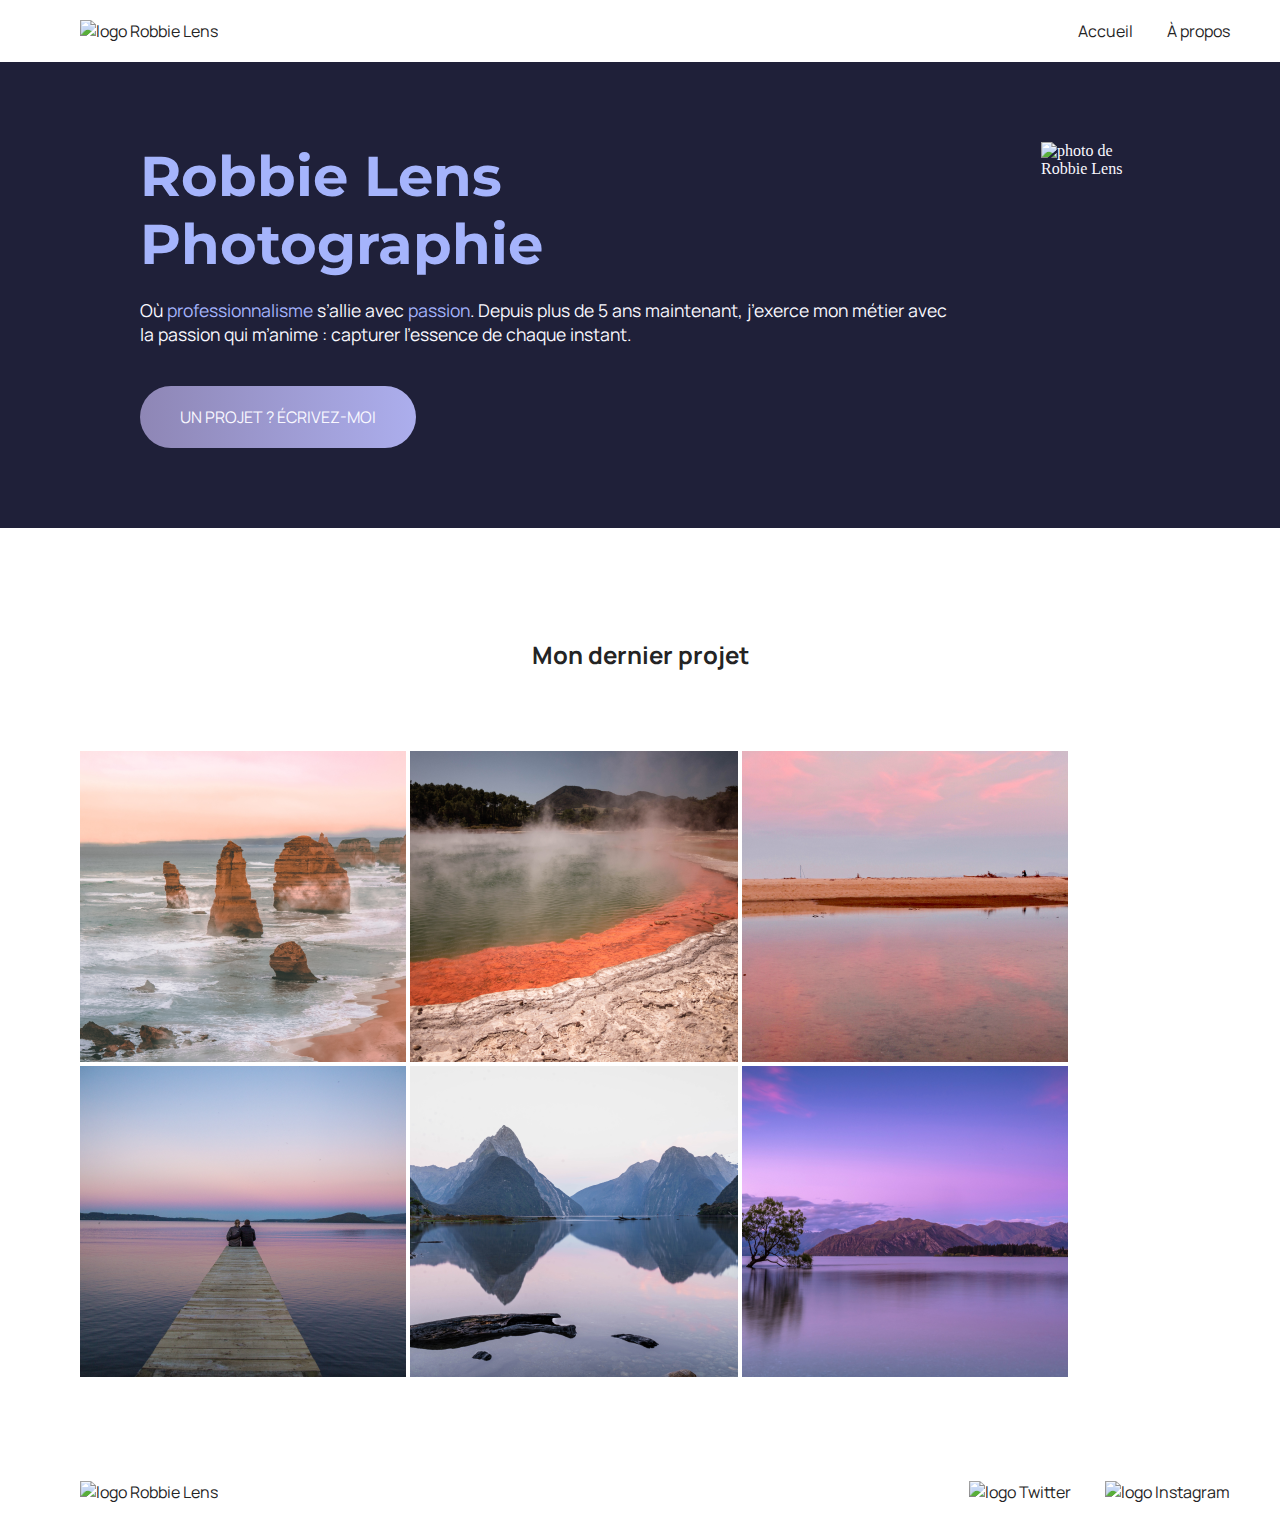
==== index.html @ 9b81624b "flex + images added" ====
<!DOCTYPE html>
<html lang="fr">
  <head>
    <meta charset="UTF-8" />
    <meta http-equiv="X-UA-Compatible" content="IE=edge" />
    <meta name="viewport" content="width=device-width, initial-scale=1.0" />
    <link rel="stylesheet" href="style.css" />
    <title>Accueil – Robbie Lens Photographie</title>
  </head>
  <body>
    <header>
      <a href="index.html"><img src="images/logo.png" alt="logo Robbie Lens" /></a>
      <nav>
        <a href="index.html">Accueil</a>
        <a href="a-propos.html">À propos</a>
      </nav>
    </header>

    <main>
      <section class="intro">
        <div class="intro-photo">
        <div class="headline">
        <h1>
          Robbie Lens<br />
          Photographie
        </h1>
        <p>
          Où <em>professionnalisme</em> s’allie avec <em>passion</em>. Depuis
          plus de 5 ans maintenant, j’exerce mon métier avec la passion qui
          m’anime : capturer l’essence de chaque instant.
        </p>
        <a href="#" class="btn"><h3>Un projet ? Écrivez-moi</h3></a>
      </div>
        <img src="images/robbie-lens.png" alt="photo de Robbie Lens" />
      </div>
      </section>

      <section class="last-project">
        <h2>Mon dernier projet</h2>
        <img src="images/accueil/element-1.png" alt="">
        <img src="images/accueil/element-2.png" alt="">
        <img src="images/accueil/element-3.png" alt="">
        <img src="images/accueil/element-4.png" alt="">
        <img src="images/accueil/element-5.png" alt="">
        <img src="images/accueil/element-6.png" alt="">
    </section>

    </main>

    <footer>
      <a href="index.html"><img src="images/logo.png" alt="logo Robbie Lens" /></a>
      <div>
        <a target="_blank" href="https://twitter.com/"><img src="images/twitter.png" alt="logo Twitter"
        /></a>
        <a target="_blank" href="https://www.instagram.com/"
          ><img src="images/instagram.png" alt="logo Instagram"
        /></a>
      </div>
    </footer>
  </body>
</html>
---- style.css ----
@import url('https://fonts.googleapis.com/css2?family=Manrope:wght@200;300;400;500;600;700;800&family=Montserrat:ital,wght@0,100;0,200;0,300;0,400;0,500;0,600;0,700;0,800;0,900;1,100;1,200;1,300;1,400;1,500;1,600;1,700;1,800;1,900&display=swap');
/* font-family: 'Manrope', sans-serif;
font-family: 'Montserrat', sans-serif; */

* {
    margin: 0;
 }

 .intro-photo {
    display: flex;
    flex-direction: row;
    max-width: 1000px;
    align-items: flex-start;
    margin: auto;
 }

.intro, .about {
    background-color: #1F2039;
}

.headline {
    padding-right: 80px;
}

.headline > p {
    padding: 20px 0;
}

.last-project > h2 {
    color: #242424;
    text-align: center;
    margin-bottom: 80px;
}

a {
    color: #242424;
    text-decoration: none;
    font-size: 1em;
    font-family: 'Manrope', sans-serif;
}

a:hover {
    text-decoration: underline;
}

h1 {
    font-size: 3.5em;
    color: #A5B4FC;
    font-family: 'Montserrat', sans-serif;
}

h2{
    margin: 30px;
    font-family: 'Manrope', sans-serif;
}

h3 {
    color: #F9F8FF;
    text-transform: uppercase;
    font-size: 1em;
    font-weight: 400;
    font-family: 'Manrope', sans-serif;
    margin: 20px;
}

p, li {
    font-size: 1.1em;
    font-family: 'Manrope', sans-serif;
}

em {
    color: #A5B4FC;
    font-style: normal;
}

header, footer {
    background-color: white;
    color: #242424;
    padding: 20px 50px;
    display: flex;
    justify-content: space-between;
    align-items: center;
}

header img:hover, footer img:hover {
    opacity:0.5;
    color: rgb(255, 20, 147);
}

nav > a, a > img {
    padding-left: 30px;
}

main {
    color: #F9F8FF;
}

section {
    padding: 80px;
}

.btn {
    display: inline-block;
    background: linear-gradient(90deg, #8E86B5, #ACAEED);
    border-radius: 50px;
    padding: 0 20px;
    margin-top: 20px;
}

.btn:hover {
    text-decoration: none;
    background: linear-gradient(90deg, #696484, #8788BA);
}

.center-txt {
    text-align: center;
}

.square-content {
    border-right:1px #A5B4FC solid;
    border-bottom:1px #A5B4FC solid;
    padding: 50px;
    width: 50%;
    margin: auto;
    margin-bottom: 80px;
}

.services{
    padding-bottom: 50px;
    text-align: center;
}

/* footer {
    background-color: white;
    color: #242424;
    padding: 20px 50px;
} */
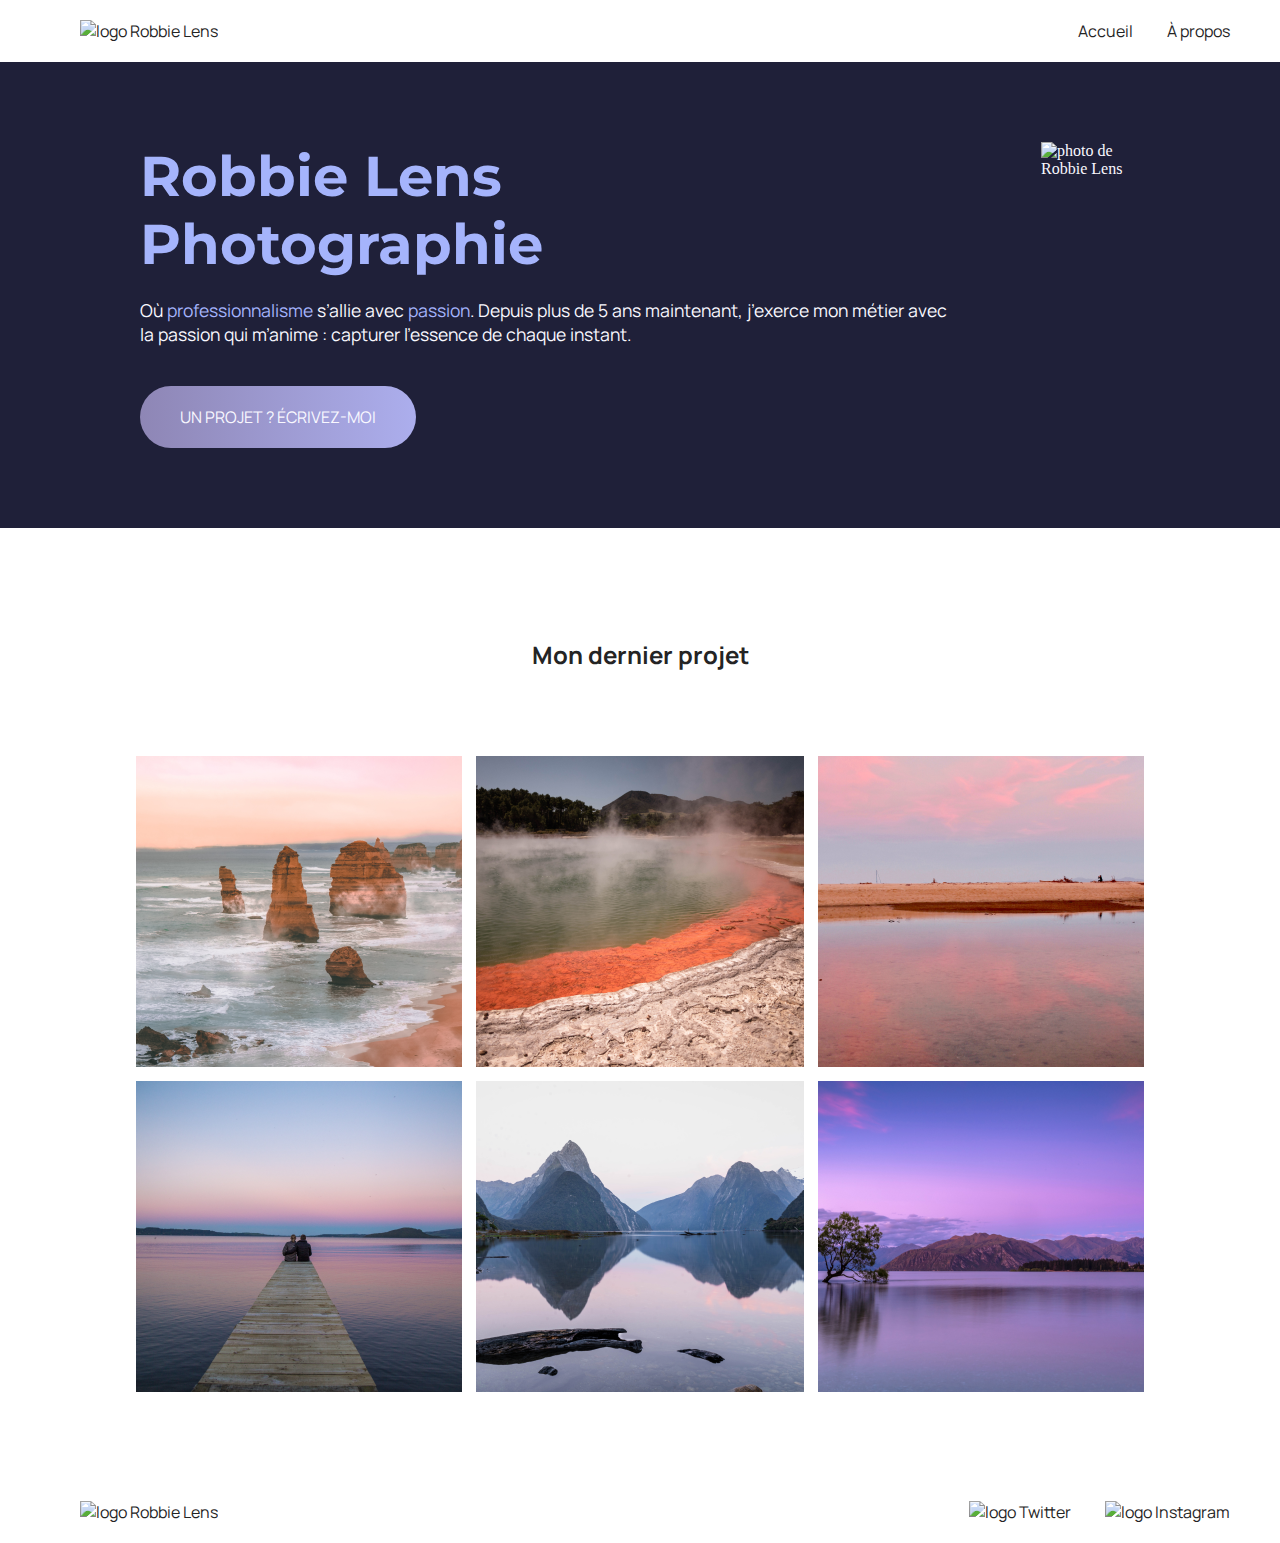
==== commit 73bf0d7a: "last project ok" ====
--- a/index.html
+++ b/index.html
@@ -9,7 +9,9 @@
   </head>
   <body>
     <header>
-      <a href="index.html"><img src="images/logo.png" alt="logo Robbie Lens" /></a>
+      <a href="index.html"
+        ><img src="images/logo.png" alt="logo Robbie Lens"
+      /></a>
       <nav>
         <a href="index.html">Accueil</a>
         <a href="a-propos.html">À propos</a>
@@ -19,38 +21,44 @@
     <main>
       <section class="intro">
         <div class="intro-photo">
-        <div class="headline">
-        <h1>
-          Robbie Lens<br />
-          Photographie
-        </h1>
-        <p>
-          Où <em>professionnalisme</em> s’allie avec <em>passion</em>. Depuis
-          plus de 5 ans maintenant, j’exerce mon métier avec la passion qui
-          m’anime : capturer l’essence de chaque instant.
-        </p>
-        <a href="#" class="btn"><h3>Un projet ? Écrivez-moi</h3></a>
-      </div>
-        <img src="images/robbie-lens.png" alt="photo de Robbie Lens" />
-      </div>
+          <div class="headline">
+            <h1>
+              Robbie Lens<br />
+              Photographie
+            </h1>
+            <p>
+              Où <em>professionnalisme</em> s’allie avec <em>passion</em>.
+              Depuis plus de 5 ans maintenant, j’exerce mon métier avec la
+              passion qui m’anime : capturer l’essence de chaque instant.
+            </p>
+            <a href="#" class="btn"><h3>Un projet ? Écrivez-moi</h3></a>
+          </div>
+          <img src="images/robbie-lens.png" alt="photo de Robbie Lens" />
+        </div>
       </section>
 
       <section class="last-project">
         <h2>Mon dernier projet</h2>
-        <img src="images/accueil/element-1.png" alt="">
-        <img src="images/accueil/element-2.png" alt="">
-        <img src="images/accueil/element-3.png" alt="">
-        <img src="images/accueil/element-4.png" alt="">
-        <img src="images/accueil/element-5.png" alt="">
-        <img src="images/accueil/element-6.png" alt="">
-    </section>
-
+        <div>
+          <img src="images/accueil/element-1.png" alt="" />
+          <img src="images/accueil/element-2.png" alt="" />
+          <img src="images/accueil/element-3.png" alt="" />
+        </div>
+        <div>
+          <img src="images/accueil/element-4.png" alt="" />
+          <img src="images/accueil/element-5.png" alt="" />
+          <img src="images/accueil/element-6.png" alt="" />
+        </div>
+      </section>
     </main>
 
     <footer>
-      <a href="index.html"><img src="images/logo.png" alt="logo Robbie Lens" /></a>
+      <a href="index.html"
+        ><img src="images/logo.png" alt="logo Robbie Lens"
+      /></a>
       <div>
-        <a target="_blank" href="https://twitter.com/"><img src="images/twitter.png" alt="logo Twitter"
+        <a target="_blank" href="https://twitter.com/"
+          ><img src="images/twitter.png" alt="logo Twitter"
         /></a>
         <a target="_blank" href="https://www.instagram.com/"
           ><img src="images/instagram.png" alt="logo Instagram"
--- a/style.css
+++ b/style.css
@@ -26,10 +26,19 @@
     padding: 20px 0;
 }
 
+.last-project {
+    text-align: center;
+}
+
 .last-project > h2 {
     color: #242424;
     text-align: center;
     margin-bottom: 80px;
+}
+
+.last-project img {
+    text-align: center;
+    padding: 5px;
 }
 
 a {
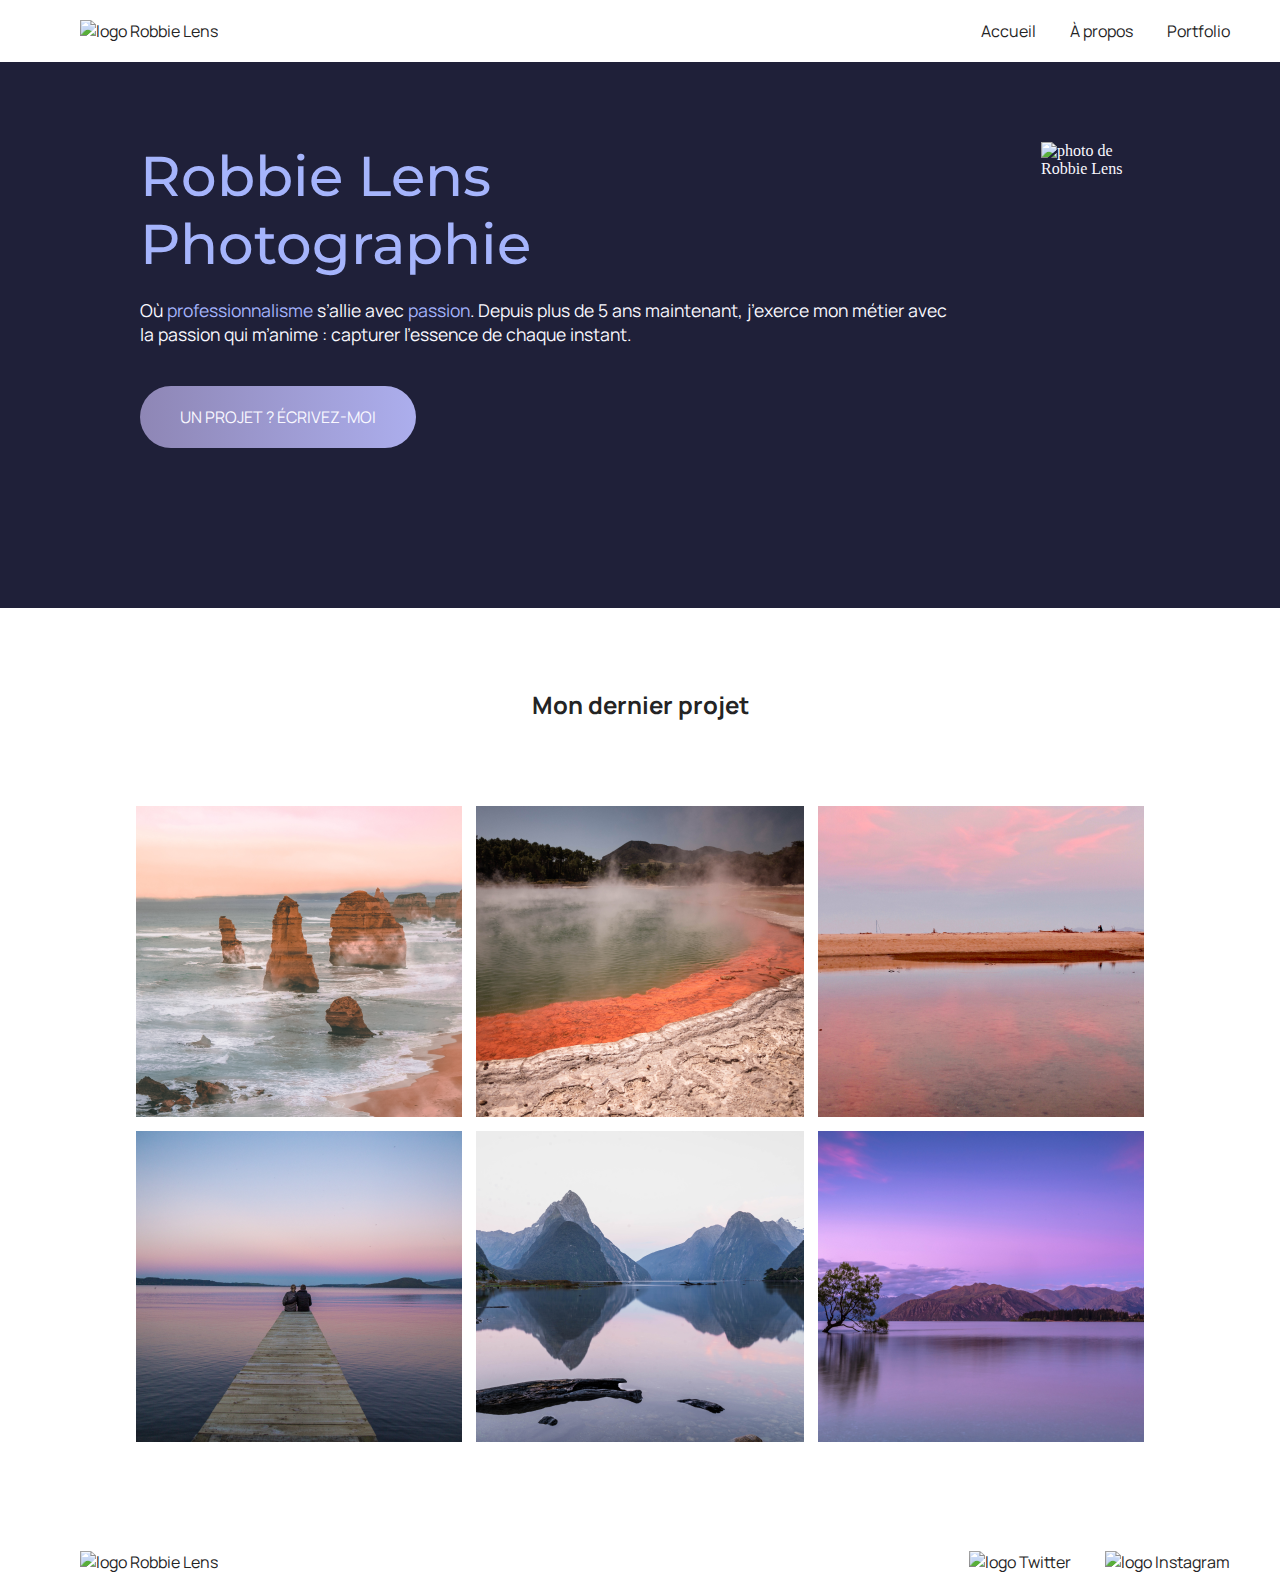
==== commit 53ac0ecf: "css splitted in 4 fils + table Tarifs" ====
--- a/index.html
+++ b/index.html
@@ -4,7 +4,8 @@
     <meta charset="UTF-8" />
     <meta http-equiv="X-UA-Compatible" content="IE=edge" />
     <meta name="viewport" content="width=device-width, initial-scale=1.0" />
-    <link rel="stylesheet" href="style.css" />
+    <link rel="stylesheet" href="style/style.css" />
+    <link rel="stylesheet" href="style/index.css" />
     <title>Accueil – Robbie Lens Photographie</title>
   </head>
   <body>
@@ -15,6 +16,7 @@
       <nav>
         <a href="index.html">Accueil</a>
         <a href="a-propos.html">À propos</a>
+        <a href="portfolio.html">Portfolio</a>
       </nav>
     </header>
 
--- a/style/style.css
+++ b/style/style.css
@@ -0,0 +1,92 @@
+@import url("https://fonts.googleapis.com/css2?family=Manrope:wght@200;300;400;500;600;700;800&family=Montserrat:ital,wght@0,100;0,200;0,300;0,400;0,500;0,600;0,700;0,800;0,900;1,100;1,200;1,300;1,400;1,500;1,600;1,700;1,800;1,900&display=swap");
+/* font-family: 'Manrope', sans-serif;
+font-family: 'Montserrat', sans-serif; */
+
+* {
+  margin: 0;
+}
+
+a {
+  color: #242424;
+  text-decoration: none;
+  font-size: 1em;
+  font-family: "Manrope", sans-serif;
+}
+
+a:hover {
+  text-decoration: underline;
+}
+
+h1 {
+  font-size: 3.5em;
+  color: #a5b4fc;
+  font-family: "Montserrat", sans-serif;
+  font-weight: 500;
+}
+
+h2 {
+  font-family: "Manrope", sans-serif;
+}
+
+h3 {
+  color: #f9f8ff;
+  text-transform: uppercase;
+  font-size: 1em;
+  font-weight: 400;
+  font-family: "Manrope", sans-serif;
+  margin: 20px;
+}
+
+p,
+li {
+  font-size: 1.1em;
+  font-family: "Manrope", sans-serif;
+}
+
+em {
+  color: #a5b4fc;
+  font-style: normal;
+}
+
+header,
+footer {
+  background-color: white;
+  color: #242424;
+  padding: 20px 50px;
+  display: flex;
+  justify-content: space-between;
+  align-items: center;tr
+}
+
+header img:hover,
+footer img:hover {
+  opacity: 0.5;
+  color: rgb(255, 20, 147);
+}
+
+header a,
+footer img {
+  padding-left: 30px;
+}
+
+nav {
+  display: inline-block;
+}
+
+
+
+section {
+  padding: 80px;
+}
+
+
+
+.btn:hover {
+  text-decoration: none;
+  background: linear-gradient(90deg, #696484, #8788ba);
+}
+
+.center-txt {
+  text-align: center;
+}
+
--- a/style/index.css
+++ b/style/index.css
@@ -0,0 +1,45 @@
+.intro-photo {
+    display: flex;
+    flex-direction: row;
+    max-width: 1000px;
+    align-items: flex-start;
+    margin: auto;
+  }
+  
+  .intro,
+  .about {
+    background-color: #1f2039;
+    color: #f9f8ff;
+  }
+  
+  .headline {
+    padding-right: 80px;
+  }
+  
+  .headline > p {
+    padding: 20px 0;
+  }
+
+  .btn {
+    display: inline-block;
+    background: linear-gradient(90deg, #8e86b5, #acaeed);
+    border-radius: 50px;
+    padding: 0 20px;
+    margin-top: 20px;
+    margin-bottom: 80px;
+  }
+  
+  .last-project {
+    text-align: center;
+  }
+  
+  .last-project > h2 {
+    color: #242424;
+    text-align: center;
+    margin-bottom: 80px;
+  }
+  
+  .last-project img {
+    text-align: center;
+    padding: 5px;
+  }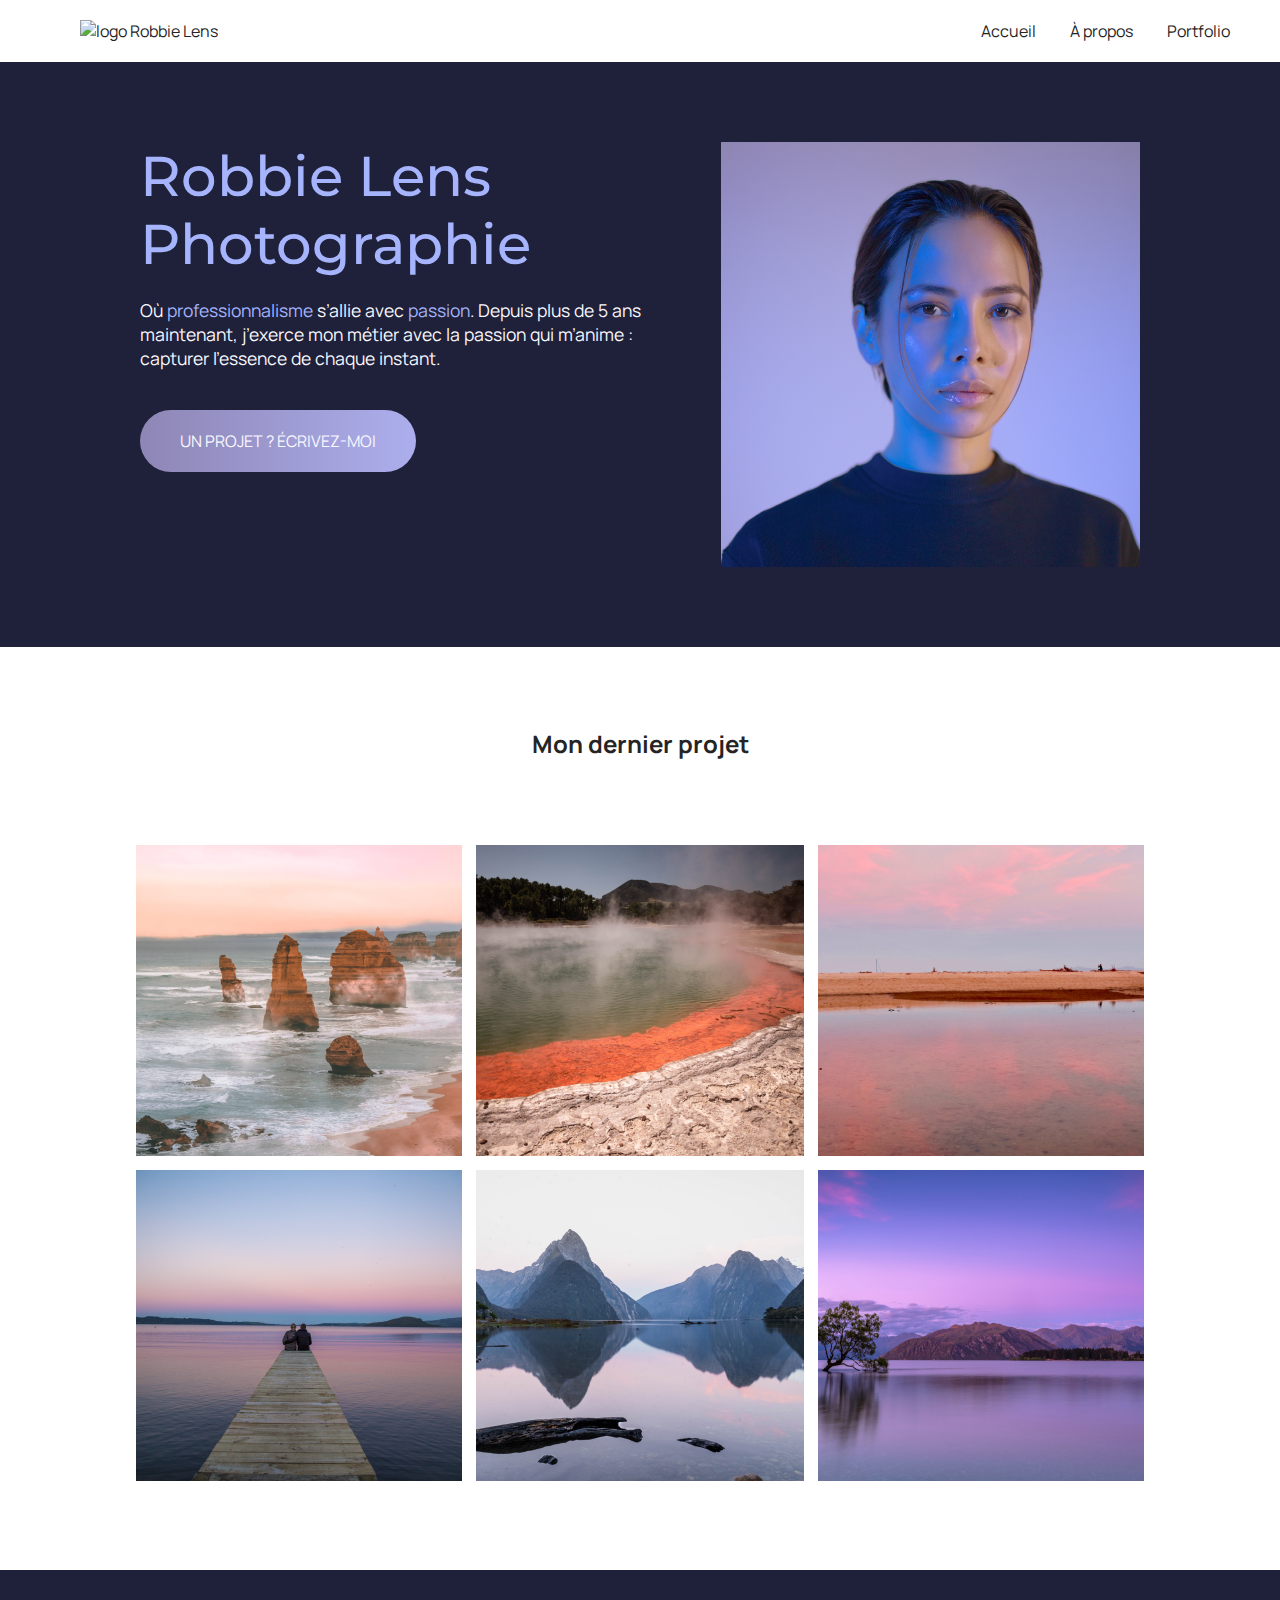
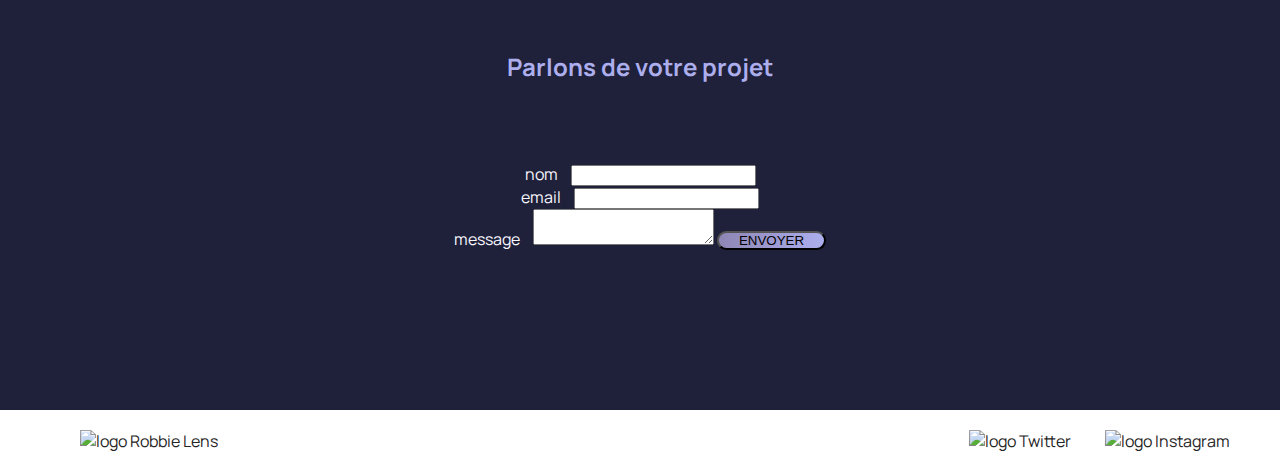
==== commit 107caf98: "photo robbie lens updated + start form" ====
--- a/index.html
+++ b/index.html
@@ -52,6 +52,25 @@
           <img src="images/accueil/element-6.png" alt="" />
         </div>
       </section>
+
+      <section class="contact">
+        <h2>Parlons de votre projet</h2>
+        <form action="" method="get">
+          <div class="form-name-email">
+            <div class="form-column">
+          <label for="nom">nom</label>
+          <input type="text" name="nom" id="nom"/> 
+        </div>
+          <div class="form-column">
+          <label for="email">email</label>
+          <input type="email" name="email" id="email"/> 
+          </div>
+        </div>
+          <label for="message">message</label>
+          <textarea name="message" id="message"></textarea>
+          <input type="submit" value="ENVOYER" class="btn">
+        </form>
+      </section>
     </main>
 
     <footer>
--- a/style/index.css
+++ b/style/index.css
@@ -42,4 +42,24 @@
   .last-project img {
     text-align: center;
     padding: 5px;
+  }
+
+  .contact {
+    background-color: #1f2039;
+    margin: auto;
+    text-align: center;
+  }
+
+  .contact h2 {
+    color:#acaeed;
+    padding-bottom: 80px;
+  }
+
+  form {
+    color:#f9f8ff;
+    font-family: 'Manrope', sans-serif;
+  }
+
+  label {
+    padding-right: 10px;
   }